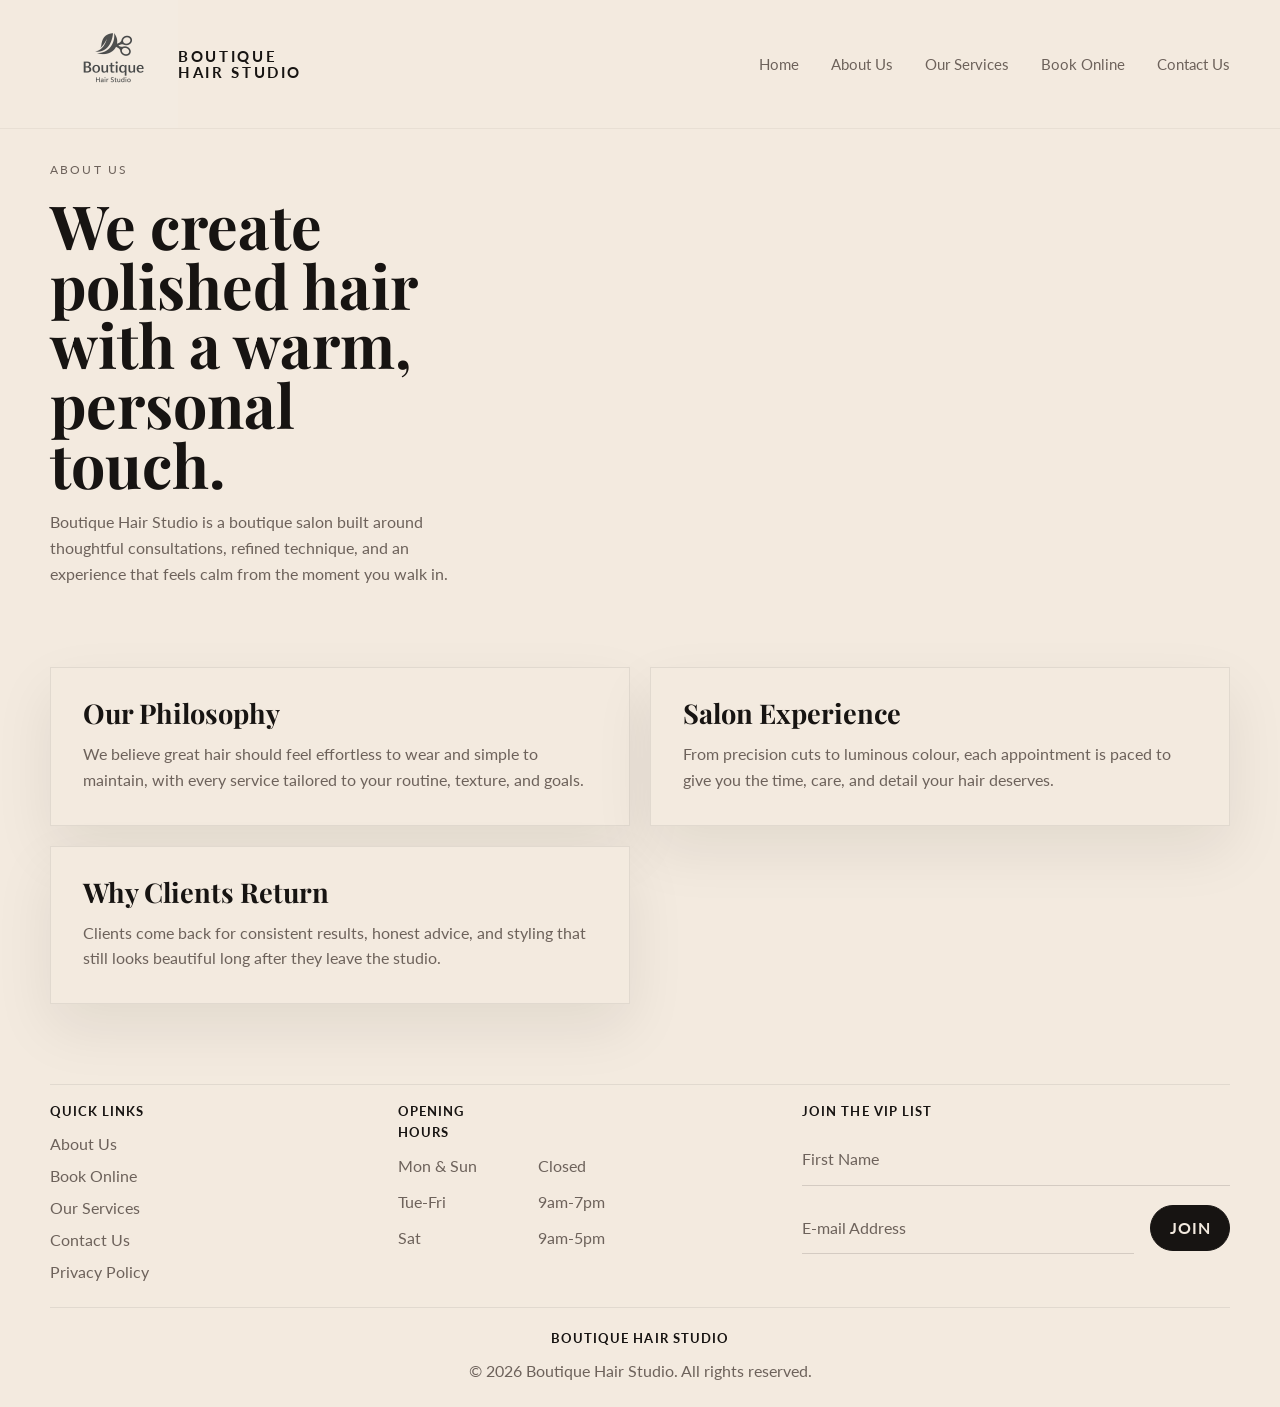
==== about.html @ 6a868e76 "Add files via upload" ====
<!DOCTYPE html>
<html lang="en">
  <head>
    <meta charset="UTF-8" />
    <meta name="viewport" content="width=device-width, initial-scale=1.0" />
    <title>About Us | Boutique Hair Studio</title>
    <meta
      name="description"
      content="Learn more about Boutique Hair Studio, our approach to hair, and the salon experience we create."
    />
    <link rel="preconnect" href="https://fonts.googleapis.com" />
    <link rel="preconnect" href="https://fonts.gstatic.com" crossorigin />
    <link
      href="https://fonts.googleapis.com/css2?family=Lato:wght@300;400;700&family=Playfair+Display:wght@600;700&display=swap"
      rel="stylesheet"
    />
    <link
      rel="stylesheet"
      href="https://cdnjs.cloudflare.com/ajax/libs/font-awesome/6.5.2/css/all.min.css"
      crossorigin="anonymous"
      referrerpolicy="no-referrer"
    />
    <link rel="stylesheet" href="styles.css" />
  </head>
  <body>
    <header class="site-header">
      <nav class="navbar">
        <a class="brand" href="index.html">
          <img class="brand-logo" src="logo.png" alt="Boutique Hair Studio logo" />
          <span>Boutique Hair Studio</span>
        </a>
        <button
          class="menu-toggle"
          type="button"
          aria-label="Toggle navigation"
          aria-expanded="false"
          aria-controls="nav-menu"
        >
          <span></span>
          <span></span>
          <span></span>
        </button>
        <div class="nav-menu" id="nav-menu">
          <a href="index.html">Home</a>
          <a href="about.html">About Us</a>
          <a href="services.html">Our Services</a>
          <a href="booking.html">Book Online</a>
          <a href="contact.html">Contact Us</a>
        </div>
      </nav>
    </header>

    <main class="page-main">
      <section class="section-shell page-hero">
        <p class="eyebrow">About Us</p>
        <div class="section-heading">
          <h1>We create polished hair with a warm, personal touch.</h1>
          <p>
            Boutique Hair Studio is a boutique salon built around thoughtful
            consultations, refined technique, and an experience that feels calm
            from the moment you walk in.
          </p>
        </div>
      </section>

      <section class="section-shell page-section">
        <div class="info-grid">
          <article class="info-card">
            <h3>Our Philosophy</h3>
            <p>
              We believe great hair should feel effortless to wear and simple to
              maintain, with every service tailored to your routine, texture,
              and goals.
            </p>
          </article>
          <article class="info-card">
            <h3>Salon Experience</h3>
            <p>
              From precision cuts to luminous colour, each appointment is paced
              to give you the time, care, and detail your hair deserves.
            </p>
          </article>
          <article class="info-card">
            <h3>Why Clients Return</h3>
            <p>
              Clients come back for consistent results, honest advice, and
              styling that still looks beautiful long after they leave the
              studio.
            </p>
          </article>
        </div>
      </section>
    </main>

    <footer class="site-footer">
      <div class="footer-links-row footer-links-bottom">
        <div class="footer-links">
          <p class="footer-title">Quick Links</p>
          <a href="about.html">About Us</a>
          <a href="booking.html">Book Online</a>
          <a href="services.html">Our Services</a>
          <a href="contact.html">Contact Us</a>
          <a href="privacy.html">Privacy Policy</a>
        </div>
        <div class="footer-hours">
          <p class="footer-title">Opening Hours</p>
          <p><span>Mon & Sun</span><span>Closed</span></p>
          <p><span>Tue-Fri</span><span>9am-7pm</span></p>
          <p><span>Sat</span><span>9am-5pm</span></p>
        </div>
        <form class="footer-signup">
          <p class="footer-title">Join The VIP List</p>
          <div class="footer-signup-fields">
            <input type="text" name="first-name" placeholder="First Name" />
            <div class="footer-signup-row">
              <input type="email" name="email" placeholder="E-mail Address" />
              <button type="submit">Join</button>
            </div>
          </div>
        </form>
      </div>
      <div class="footer-bottom-center">
        <p class="footer-title">Boutique Hair Studio</p>
        <p>&copy; 2026 Boutique Hair Studio. All rights reserved.</p>
      </div>
    </footer>

    <script src="script.js"></script>
  </body>
</html>
---- styles.css ----
:root {
  --bg: #f3eadf;
  --bg-soft: #f3eadf;
  --text: #171412;
  --muted: #6d625b;
  --accent: #b57a6f;
  --accent-deep: #8d5b53;
  --border: rgba(23, 20, 18, 0.08);
  --shadow: 0 24px 60px rgba(27, 22, 19, 0.08);
  --max-width: 1180px;
  --radius: 28px;
  --nav-height: 112px;
}

* {
  box-sizing: border-box;
}

html {
  scroll-behavior: smooth;
}

section {
  scroll-margin-top: calc(var(--nav-height) + 24px);
}

body {
  margin: 0;
  font-family: "Lato", sans-serif;
  background: var(--bg);
  color: var(--text);
  line-height: 1.6;
  overflow-x: hidden;
}

img {
  display: block;
  width: 100%;
}

a {
  color: inherit;
  text-decoration: none;
}

button {
  font: inherit;
}

.section-shell {
  width: min(calc(100% - 2rem), var(--max-width));
  margin: 0 auto;
}

.site-header {
  position: fixed;
  top: 0;
  left: 0;
  width: 100%;
  z-index: 20;
  background: rgba(243, 234, 223, 0.9);
  backdrop-filter: blur(14px);
  border-bottom: 1px solid rgba(23, 20, 18, 0.05);
}

.navbar {
  width: min(calc(100% - 2rem), var(--max-width));
  min-height: var(--nav-height);
  margin: 0 auto;
  display: flex;
  align-items: center;
  justify-content: space-between;
  gap: 1rem;
}

.brand,
.eyebrow {
  letter-spacing: 0.18em;
  text-transform: uppercase;
}

.brand {
  display: inline-flex;
  align-items: center;
  gap: 0;
  font-size: 0.92rem;
  font-weight: 700;
}

.brand span {
  line-height: 1.1;
  max-width: 14ch;
}

.brand-logo {
  width: 128px;
  height: 128px;
  object-fit: contain;
  flex-shrink: 0;
  mix-blend-mode: multiply;
}

.nav-menu {
  display: flex;
  align-items: center;
  gap: 2rem;
}

.nav-menu a {
  font-size: 0.95rem;
  color: var(--muted);
  transition: color 0.2s ease;
}

.nav-menu a:hover,
.nav-menu a:focus-visible {
  color: var(--text);
}

.menu-toggle {
  display: none;
  border: 0;
  background: transparent;
  padding: 0;
  width: 42px;
  height: 42px;
}

.menu-toggle span {
  display: block;
  width: 24px;
  height: 2px;
  margin: 5px auto;
  background: var(--text);
  transition: transform 0.25s ease, opacity 0.25s ease;
}

main {
  padding-top: calc(var(--nav-height) + 1rem);
}

.page-main {
  padding-top: calc(var(--nav-height) + 1rem);
}

.hero {
  padding: 1rem 0 3rem;
}

.hero-media,
.hero-content,
.price-card,
.booking-card,
.contact-card,
.map-card {
  border-radius: var(--radius);
}

.hero-media {
  width: min(calc(100% - 2rem), var(--max-width));
  margin: 0 auto;
  overflow: hidden;
  box-shadow: var(--shadow);
  position: relative;
}

.hero-media::after {
  content: "";
  position: absolute;
  inset: 0;
  background: linear-gradient(
    180deg,
    rgba(18, 14, 12, 0.08) 0%,
    rgba(18, 14, 12, 0.22) 100%
  );
  pointer-events: none;
}

.hero-media img {
  height: min(72vh, 760px);
  object-fit: cover;
  object-position: center 38%;
  transform: scale(1.02);
  filter: saturate(1.02) contrast(0.98) brightness(0.94);
}

.hero-content {
  margin-top: -7rem;
  position: relative;
  padding: 3rem;
  max-width: 640px;
  background: rgba(243, 234, 223, 0.92);
  backdrop-filter: blur(10px);
  box-shadow: var(--shadow);
}

.eyebrow {
  margin: 0 0 1rem;
  color: var(--muted);
  font-size: 0.75rem;
}

h1,
h2,
h3 {
  margin: 0;
  font-family: "Playfair Display", serif;
  line-height: 0.98;
}

h1 {
  font-size: clamp(2.2rem, 4.8vw, 3.8rem);
  max-width: 10ch;
}

h2 {
  font-size: clamp(1.85rem, 3.8vw, 3rem);
  max-width: 11ch;
}

h3 {
  font-size: 1.7rem;
}

.hero-copy,
.section-heading p,
.booking-card p,
.contact-item p {
  color: var(--muted);
  font-size: 1.02rem;
}

.hero-copy {
  max-width: 42ch;
  margin: 1.5rem 0 2rem;
}

.button {
  display: inline-flex;
  align-items: center;
  justify-content: center;
  min-height: 52px;
  padding: 0 1.5rem;
  border-radius: 999px;
  border: 1px solid transparent;
  font-weight: 700;
  transition: transform 0.2s ease, background 0.2s ease, color 0.2s ease;
}

.button:hover,
.button:focus-visible {
  transform: translateY(-2px);
}

.button-primary {
  background: var(--text);
  color: var(--bg-soft);
}

.button-primary:hover,
.button-primary:focus-visible {
  background: var(--accent-deep);
}

.section-intro,
.booking-section,
.contact-section {
  padding: 5rem 0 1rem;
}

.social-section {
  padding: 4rem 0 1rem;
}

.page-hero {
  padding: 2rem 0 1rem;
}

.page-section {
  padding: 2rem 0 1rem;
}

.section-heading {
  display: grid;
  gap: 1rem;
  margin-bottom: 2rem;
}

.section-heading p {
  max-width: 46ch;
  margin: 0;
}

.price-grid {
  display: grid;
  grid-template-columns: repeat(4, minmax(0, 1fr));
  gap: 1.25rem;
}

.price-card,
.booking-card,
.contact-card,
.map-card,
.info-card,
.legal-card {
  background: var(--bg-soft);
  border: 1px solid var(--border);
  box-shadow: var(--shadow);
}

.price-card {
  padding: 1.5rem;
}

.price-card h3 {
  margin-bottom: 1.25rem;
}

.price-items {
  list-style: none;
  padding: 0;
  margin: 0;
  display: grid;
  gap: 0.9rem;
}

.price-items li {
  display: grid;
  gap: 0.15rem;
  padding-bottom: 0.9rem;
  border-bottom: 1px solid var(--border);
}

.price-items li:last-child {
  padding-bottom: 0;
  border-bottom: 0;
}

.price-items span:first-child,
.price-items strong {
  color: var(--text);
}

.price-items span:nth-child(2) {
  color: var(--muted);
  font-size: 0.94rem;
}

.booking-card {
  display: flex;
  align-items: center;
  justify-content: space-between;
  gap: 1.5rem;
  padding: 2rem;
}

.booking-card p {
  margin: 0;
  max-width: 46ch;
}

.booking-card-stack {
  flex-direction: column;
  align-items: flex-start;
}

.info-grid {
  display: grid;
  grid-template-columns: repeat(2, minmax(0, 1fr));
  gap: 1.25rem;
}

.info-card,
.legal-card {
  padding: 2rem;
}

.info-card p,
.legal-card p {
  margin: 0;
  color: var(--muted);
}

.info-card {
  display: grid;
  gap: 0.9rem;
}

.service-card-image {
  width: 100%;
  aspect-ratio: 4 / 3;
  object-fit: cover;
  border-radius: calc(var(--radius) - 10px);
}

.social-image {
  width: 100%;
  border-radius: var(--radius);
  box-shadow: var(--shadow);
}

.info-card-image-only {
  padding: 0;
  background: transparent;
  border: 0;
  box-shadow: none;
}

.legal-card {
  display: grid;
  gap: 1rem;
}

.legal-card a:hover,
.legal-card a:focus-visible {
  color: var(--accent-deep);
}

.contact-grid {
  display: grid;
  grid-template-columns: 1fr 1.2fr;
  gap: 1.25rem;
  align-items: stretch;
}

.contact-card {
  padding: 2rem;
  display: grid;
  gap: 1.25rem;
}

.contact-item h3 {
  margin-bottom: 0.5rem;
  font-size: 1.2rem;
}

.contact-item p {
  margin: 0.2rem 0;
}

.contact-item a:hover,
.contact-item a:focus-visible {
  color: var(--accent-deep);
}

.map-card {
  overflow: hidden;
  min-height: 100%;
}

.map-card iframe {
  width: 100%;
  min-height: 100%;
  height: 100%;
  border: 0;
}

.site-footer {
  width: min(calc(100% - 2rem), var(--max-width));
  margin: 4rem auto 1.5rem;
  padding-top: 0;
  display: grid;
  gap: 1.5rem;
  color: var(--muted);
}

.footer-links {
  display: grid;
  gap: 0.55rem;
}

.footer-links-row {
  display: grid;
  grid-template-columns: minmax(0, 0.85fr) minmax(0, 1fr) minmax(0, 1.15fr);
  gap: 2rem;
  align-items: start;
}

.footer-hours,
.footer-signup,
.footer-signup-fields {
  display: grid;
  gap: 0.65rem;
}

.footer-links-bottom {
  padding-top: 1rem;
  border-top: 1px solid rgba(23, 20, 18, 0.08);
}

.footer-title {
  margin: 0;
  color: var(--text);
  font-weight: 700;
  letter-spacing: 0.08em;
  text-transform: uppercase;
  font-size: 0.82rem;
  min-height: 1.4rem;
}

.footer-links a,
.footer-hours p {
  margin: 0;
}

.footer-links,
.footer-hours,
.footer-signup {
  align-content: start;
}

.footer-links a {
  line-height: 1.45;
}

.footer-hours p {
  display: grid;
  grid-template-columns: minmax(92px, 120px) 1fr;
  gap: 1.25rem;
  align-items: baseline;
}

.footer-hours span:last-child {
  white-space: nowrap;
}

.footer-links a:hover,
 .footer-links a:focus-visible {
  color: var(--accent-deep);
}

.footer-signup input {
  width: 100%;
  padding: 0.8rem 0;
  border: 0;
  border-bottom: 1px solid rgba(23, 20, 18, 0.14);
  background: transparent;
  color: var(--text);
  font: inherit;
}

.footer-signup input::placeholder {
  color: var(--muted);
}

.footer-signup input:focus {
  outline: none;
  border-bottom-color: var(--accent-deep);
}

.footer-signup-row {
  display: grid;
  grid-template-columns: minmax(0, 1fr) auto;
  gap: 1rem;
  align-items: center;
}

.footer-signup button {
  min-height: 46px;
  padding: 0 1.15rem;
  border-radius: 999px;
  border: 1px solid var(--text);
  background: var(--text);
  color: var(--bg-soft);
  font: inherit;
  font-weight: 700;
  text-transform: uppercase;
  letter-spacing: 0.06em;
  cursor: pointer;
  transition: background 0.2s ease, color 0.2s ease, transform 0.2s ease;
}

.footer-signup-fields {
  gap: 1rem;
}

.footer-signup button:hover,
.footer-signup button:focus-visible {
  background: var(--accent-deep);
  border-color: var(--accent-deep);
  transform: translateY(-1px);
}

.footer-bottom-center {
  display: grid;
  justify-items: center;
  gap: 0.45rem;
  padding-top: 1.25rem;
  border-top: 1px solid rgba(23, 20, 18, 0.08);
  text-align: center;
}

.footer-bottom-center p {
  margin: 0;
}

@media (max-width: 980px) {
  .price-grid {
    grid-template-columns: repeat(2, minmax(0, 1fr));
  }

  .contact-grid {
    grid-template-columns: 1fr;
  }

  .footer-links-row {
    grid-template-columns: 1fr 1fr;
  }

  .footer-signup {
    grid-column: 1 / -1;
  }

  .map-card iframe {
    min-height: 360px;
  }
}

@media (max-width: 760px) {
  :root {
    --nav-height: 88px;
    --radius: 22px;
  }

  .navbar {
    gap: 0.75rem;
  }

  .brand {
    max-width: calc(100% - 56px);
  }

  .brand span {
    max-width: 12ch;
    font-size: 0.72rem;
    letter-spacing: 0.12em;
  }

  .menu-toggle {
    display: inline-block;
    flex-shrink: 0;
  }

  .nav-menu {
    position: absolute;
    top: calc(100% + 0.75rem);
    left: 1rem;
    right: 1rem;
    display: grid;
    gap: 0.25rem;
    padding: 1rem;
    background: rgba(243, 234, 223, 0.98);
    border: 1px solid var(--border);
    border-radius: 20px;
    box-shadow: var(--shadow);
    opacity: 0;
    visibility: hidden;
    transform: translateY(-8px);
    transition: opacity 0.22s ease, transform 0.22s ease, visibility 0.22s ease;
  }

  .nav-menu.is-open {
    opacity: 1;
    visibility: visible;
    transform: translateY(0);
  }

  .nav-menu a {
    padding: 0.6rem 0.2rem;
  }

  .menu-toggle.is-open span:nth-child(1) {
    transform: translateY(7px) rotate(45deg);
  }

  .menu-toggle.is-open span:nth-child(2) {
    opacity: 0;
  }

  .menu-toggle.is-open span:nth-child(3) {
    transform: translateY(-7px) rotate(-45deg);
  }

  .hero-content {
    margin-top: -3rem;
    padding: 1.6rem;
  }

  .brand-logo {
    width: 72px;
    height: 72px;
  }

  .booking-card {
    flex-direction: column;
    align-items: flex-start;
  }

  .site-footer {
    gap: 1.25rem;
  }

  .footer-links-row,
  .footer-signup-row {
    grid-template-columns: 1fr;
  }

  .footer-links-row {
    gap: 1.5rem;
  }

  .footer-hours p {
    font-size: 0.95rem;
  }
}

@media (max-width: 640px) {
  .hero-media img {
    height: 52vh;
  }

  h1 {
    max-width: 8ch;
  }

  h3 {
    font-size: 1.45rem;
  }

  .hero-copy,
  .section-heading p,
  .booking-card p,
  .contact-item p {
    font-size: 0.97rem;
  }

  .price-grid {
    grid-template-columns: 1fr;
  }

  .info-grid {
    grid-template-columns: 1fr;
  }

  .section-intro,
  .booking-section,
  .contact-section,
  .page-section {
    padding-top: 4rem;
  }

  .social-section {
    padding-top: 3.25rem;
  }

  .map-card iframe {
    min-height: 300px;
  }

  .footer-signup button {
    width: 100%;
  }
}

@media (max-width: 480px) {
  :root {
    --nav-height: 82px;
  }

  .section-shell {
    width: min(calc(100% - 1.25rem), var(--max-width));
  }

  .brand-logo {
    width: 64px;
    height: 64px;
  }

  .brand span {
    font-size: 0.68rem;
    letter-spacing: 0.1em;
  }

  .hero-content {
    margin-top: -2.2rem;
    padding: 1.35rem;
  }

  .price-card,
  .booking-card,
  .contact-card,
  .legal-card {
    padding: 1.35rem;
  }

  .footer-links a,
  .footer-hours p,
  .footer-signup input,
  .footer-bottom-center p {
    font-size: 0.94rem;
  }
}
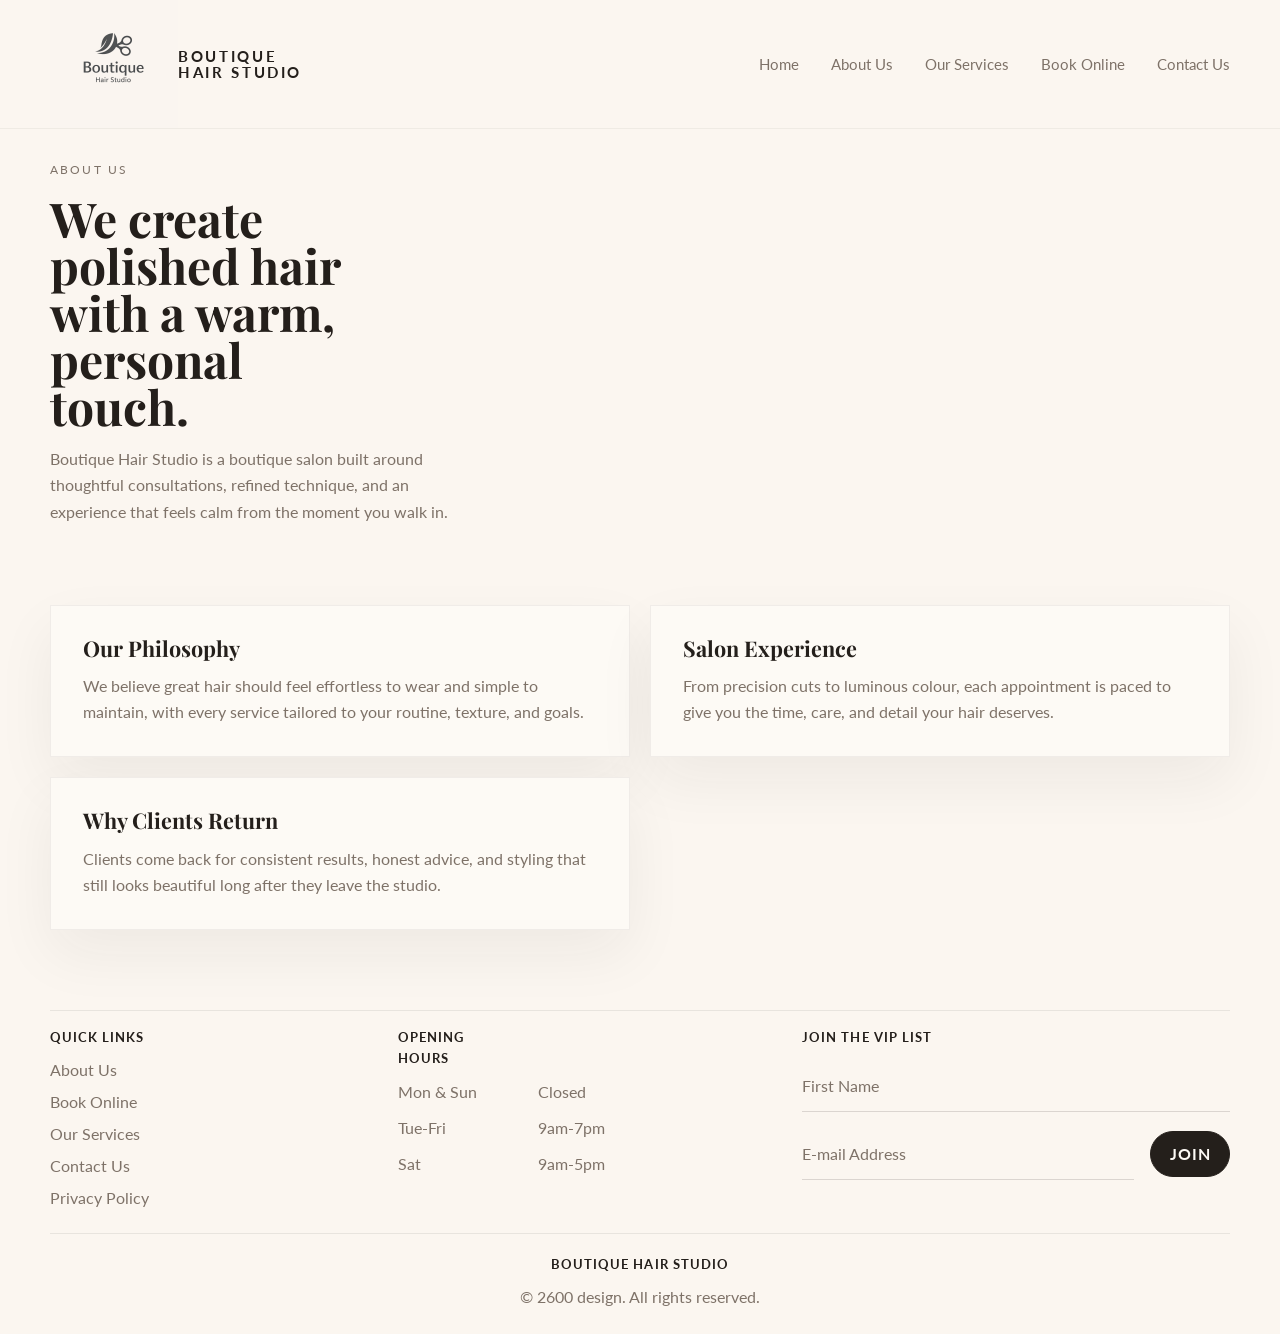
==== commit 76a5918c: "Add files via upload" ====
--- a/about.html
+++ b/about.html
@@ -121,7 +121,7 @@
       </div>
       <div class="footer-bottom-center">
         <p class="footer-title">Boutique Hair Studio</p>
-        <p>&copy; 2026 Boutique Hair Studio. All rights reserved.</p>
+        <p>&copy; 2600 design. All rights reserved.</p>
       </div>
     </footer>
 
--- a/styles.css
+++ b/styles.css
@@ -1,12 +1,12 @@
 :root {
-  --bg: #f3eadf;
-  --bg-soft: #f3eadf;
-  --text: #171412;
-  --muted: #6d625b;
-  --accent: #b57a6f;
-  --accent-deep: #8d5b53;
-  --border: rgba(23, 20, 18, 0.08);
-  --shadow: 0 24px 60px rgba(27, 22, 19, 0.08);
+  --bg: #fbf6f0;
+  --bg-soft: #fdfaf5;
+  --text: #241f1b;
+  --muted: #7e7268;
+  --accent: #c89a8f;
+  --accent-deep: #a7776d;
+  --border: rgba(36, 31, 27, 0.06);
+  --shadow: 0 24px 60px rgba(42, 35, 30, 0.06);
   --max-width: 1180px;
   --radius: 28px;
   --nav-height: 112px;
@@ -58,7 +58,7 @@
   left: 0;
   width: 100%;
   z-index: 20;
-  background: rgba(243, 234, 223, 0.9);
+  background: rgba(251, 246, 240, 0.92);
   backdrop-filter: blur(14px);
   border-bottom: 1px solid rgba(23, 20, 18, 0.05);
 }
@@ -177,7 +177,7 @@
 }
 
 .hero-media img {
-  height: min(72vh, 760px);
+  height: min(64vh, 680px);
   object-fit: cover;
   object-position: center 38%;
   transform: scale(1.02);
@@ -189,7 +189,7 @@
   position: relative;
   padding: 3rem;
   max-width: 640px;
-  background: rgba(243, 234, 223, 0.92);
+  background: rgba(253, 250, 245, 0.9);
   backdrop-filter: blur(10px);
   box-shadow: var(--shadow);
 }
@@ -209,17 +209,17 @@
 }
 
 h1 {
-  font-size: clamp(2.2rem, 4.8vw, 3.8rem);
+  font-size: clamp(1.8rem, 3.8vw, 3rem);
   max-width: 10ch;
 }
 
 h2 {
-  font-size: clamp(1.85rem, 3.8vw, 3rem);
+  font-size: clamp(1.55rem, 3vw, 2.35rem);
   max-width: 11ch;
 }
 
 h3 {
-  font-size: 1.7rem;
+  font-size: 1.35rem;
 }
 
 .hero-copy,
@@ -395,6 +395,10 @@
 
 .social-image {
   width: 100%;
+  max-width: 980px;
+  margin: 0 auto;
+  aspect-ratio: auto;
+  object-fit: contain;
   border-radius: var(--radius);
   box-shadow: var(--shadow);
 }
@@ -446,6 +450,28 @@
 .map-card {
   overflow: hidden;
   min-height: 100%;
+}
+
+.map-card-lite {
+  display: flex;
+  align-items: stretch;
+}
+
+.map-lite-content {
+  width: 100%;
+  padding: 2rem;
+  display: grid;
+  align-content: center;
+  gap: 1rem;
+}
+
+.map-lite-content p {
+  margin: 0;
+  color: var(--muted);
+}
+
+.map-lite-content h3 {
+  font-size: 1.85rem;
 }
 
 .map-card iframe {
@@ -649,7 +675,7 @@
     display: grid;
     gap: 0.25rem;
     padding: 1rem;
-    background: rgba(243, 234, 223, 0.98);
+    background: rgba(253, 250, 245, 0.98);
     border: 1px solid var(--border);
     border-radius: 20px;
     box-shadow: var(--shadow);
@@ -682,8 +708,8 @@
   }
 
   .hero-content {
-    margin-top: -3rem;
-    padding: 1.6rem;
+    margin-top: -2.2rem;
+    padding: 1.4rem;
   }
 
   .brand-logo {
@@ -716,7 +742,7 @@
 
 @media (max-width: 640px) {
   .hero-media img {
-    height: 52vh;
+    height: 42vh;
   }
 
   h1 {
@@ -724,7 +750,7 @@
   }
 
   h3 {
-    font-size: 1.45rem;
+    font-size: 1.2rem;
   }
 
   .hero-copy,
@@ -753,6 +779,10 @@
     padding-top: 3.25rem;
   }
 
+  .social-image {
+    max-width: 100%;
+  }
+
   .map-card iframe {
     min-height: 300px;
   }
@@ -782,8 +812,17 @@
   }
 
   .hero-content {
-    margin-top: -2.2rem;
-    padding: 1.35rem;
+    margin-top: -1.5rem;
+    padding: 1.15rem;
+  }
+
+  .hero-media img {
+    height: 34vh;
+    min-height: 240px;
+  }
+
+  .hero-copy {
+    margin: 1rem 0 1.4rem;
   }
 
   .price-card,
